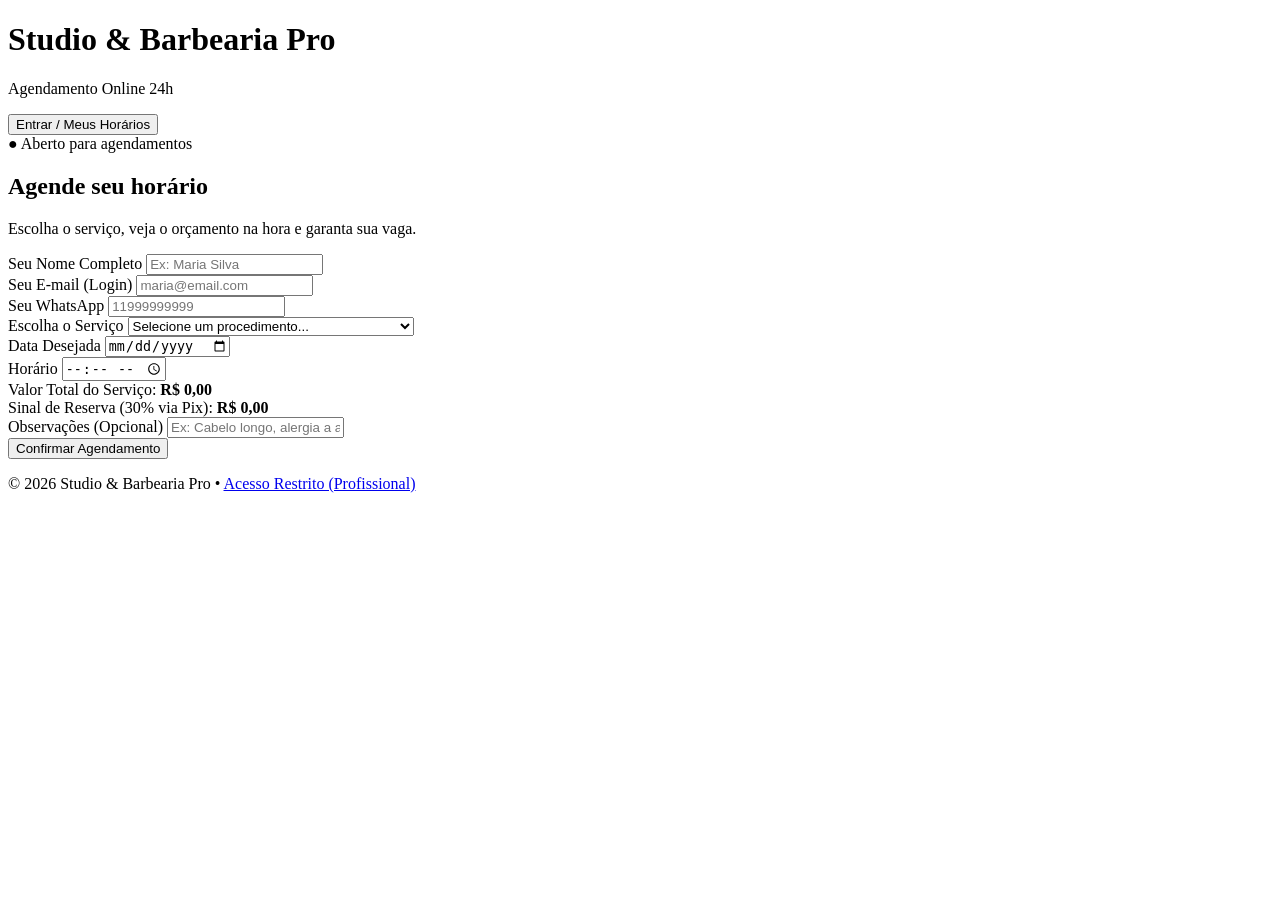
==== index.html @ 7a159533 "Add files via upload" ====
<!DOCTYPE html>
<html lang="pt-BR">
<head>
    <meta charset="UTF-8">
    <meta name="viewport" content="width=device-width, initial-scale=1.0">
    <title>Studio & Barbearia Pro | Agendamento Online</title>
    <link rel="stylesheet" href="Style.css">
</head>
<body>

    <header class="topbar">
        <div class="container topbar-content">
            <div>
                <h1>Studio & Barbearia Pro</h1>
                <p>Agendamento Online 24h</p>
            </div>
            
            <div id="area-usuario-header" class="user-nav">
                <button type="button" id="btn-abrir-login-cliente" class="btn-header-outline">Entrar / Meus Horários</button>
            </div>
        </div>
    </header>

    <main class="container">
        <div id="painel-meus-agendamentos" class="card mb-24" style="display: none;">
            <div class="table-header-actions">
                <div>
                    <div class="card-title" style="margin-bottom: 4px;">Meus Agendamentos</div>
                    <small id="subtitulo-cliente-logado" style="color: var(--text-muted);"></small>
                </div>
                <button type="button" id="btn-sair-cliente" class="btn-sm-danger">Sair da Conta</button>
            </div>
            <div class="table-container">
                <table class="custom-table">
                    <thead>
                        <tr>
                            <th>Data / Hora</th>
                            <th>Serviço</th>
                            <th>Valor Total</th>
                            <th>Sinal (30%)</th>
                            <th>Status</th>
                        </tr>
                    </thead>
                    <tbody id="tabela-meus-horarios"></tbody>
                </table>
            </div>
            <div id="vazio-meus-horarios" class="empty-state" style="display: none;">
                Você ainda não possui horários marcados nesta conta.
            </div>
        </div>

        <section class="client-wrapper">
            <div class="card client-card">
                <div class="client-header">
                    <span class="badge-live">● Aberto para agendamentos</span>
                    <h2>Agende seu horário</h2>
                    <p>Escolha o serviço, veja o orçamento na hora e garanta sua vaga.</p>
                </div>

                <form id="form-agendamento">
                    <div class="form-group">
                        <label class="form-label">Seu Nome Completo</label>
                        <input type="text" id="cliente" class="form-control" placeholder="Ex: Maria Silva" required>
                    </div>

                    <div class="grid-2">
                        <div class="form-group">
                            <label class="form-label">Seu E-mail (Login)</label>
                            <input type="email" id="email-cliente" class="form-control" placeholder="maria@email.com" required>
                        </div>
                        <div class="form-group">
                            <label class="form-label">Seu WhatsApp</label>
                            <input type="tel" id="telefone" class="form-control" placeholder="11999999999" required>
                        </div>
                    </div>

                    <div class="form-group">
                        <label class="form-label">Escolha o Serviço</label>
                        <select id="servico" class="form-control" required>
                            <option value="" data-preco="0">Selecione um procedimento...</option>
                            <option value="Corte de Cabelo" data-preco="45.00">Corte de Cabelo (40 min) - R$ 45,00</option>
                            <option value="Barba Completa" data-preco="35.00">Barba Completa (30 min) - R$ 35,00</option>
                            <option value="Combo Corte + Barba" data-preco="70.00">Combo Corte + Barba (1h 10min) - R$ 70,00</option>
                            <option value="Limpeza de Pele" data-preco="120.00">Limpeza de Pele Profunda (1h) - R$ 120,00</option>
                            <option value="Design de Sobrancelhas" data-preco="40.00">Design de Sobrancelhas (30 min) - R$ 40,00</option>
                            <option value="Manicure e Pedicure" data-preco="65.00">Manicure e Pedicure (1h 30min) - R$ 65,00</option>
                        </select>
                    </div>

                    <div class="grid-2">
                        <div class="form-group">
                            <label class="form-label">Data Desejada</label>
                            <input type="date" id="data" class="form-control" required>
                        </div>
                        <div class="form-group">
                            <label class="form-label">Horário</label>
                            <input type="time" id="hora" class="form-control" required>
                        </div>
                    </div>

                    <div class="budget-summary">
                        <div class="budget-row">
                            <span>Valor Total do Serviço:</span>
                            <strong id="display-valor-total">R$ 0,00</strong>
                        </div>
                        <div class="budget-row highlight">
                            <span>Sinal de Reserva (30% via Pix):</span>
                            <strong id="display-valor-sinal">R$ 0,00</strong>
                        </div>
                        <input type="hidden" id="valor" value="0">
                    </div>

                    <div class="form-group">
                        <label class="form-label">Observações (Opcional)</label>
                        <input type="text" id="observacao" class="form-control" placeholder="Ex: Cabelo longo, alergia a algum produto...">
                    </div>

                    <button type="submit" class="btn btn-primary">Confirmar Agendamento</button>
                </form>
            </div>
        </section>
    </main>

    <footer class="footer-discreto">
        <p>© 2026 Studio & Barbearia Pro • <a href="admin.html">Acesso Restrito (Profissional)</a></p>
    </footer>

    <div id="modal-login-cliente" class="modal-overlay" style="display: none;">
        <div class="modal-box">
            <h3>👤 Área do Cliente</h3>
            <p class="modal-desc">Entre com seu e-mail para acompanhar seus agendamentos ou criar um acesso rápido.</p>
            
            <form id="form-login-cliente">
                <div class="form-group">
                    <label class="form-label">Seu Nome</label>
                    <input type="text" id="login-cliente-nome" class="form-control" placeholder="Seu nome" required>
                </div>
                <div class="form-group">
                    <label class="form-label">Seu E-mail</label>
                    <input type="email" id="login-cliente-email" class="form-control" placeholder="seu@email.com" required>
                </div>
                <button type="submit" class="btn btn-primary">Acessar Minha Conta</button>
                <button type="button" id="btn-fechar-login-cliente" class="btn btn-secondary">Cancelar</button>
            </form>
        </div>
    </div>

    <div id="modal-pix" class="modal-overlay" style="display: none;">
        <div class="modal-box">
            <h3>Garanta seu Horário via Pix</h3>
            <p class="modal-desc">Para confirmar sua reserva e evitar bloqueios na agenda, pague o sinal de <strong>30%</strong>:</p>
            
            <div class="pix-info">
                <span>Valor do Sinal:</span>
                <strong id="modal-valor-sinal">R$ 0,00</strong>
            </div>

            <div class="pix-box">
                <small>Código Pix Copia e Cola:</small>
                <input type="text" id="pix-codigo" class="form-control" readonly value="00020126580014BR.GOV.BCB.PIX0136agenda-studio-beleza-pix-reserva5204000053039865802BR5920STUDIO BELEZA PRO6009SAO PAULO62070503***6304E2A1">
                <button type="button" id="btn-copiar-pix" class="btn btn-outline">Copiar Código Pix</button>
            </div>

            <div class="modal-actions">
                <button type="button" id="btn-confirmar-pix" class="btn btn-success">Já fiz o Pix (Confirmar Vaga)</button>
                <button type="button" id="btn-fechar-modal" class="btn btn-secondary">Pagar no Local (Sujeito a confirmação)</button>
            </div>
        </div>
    </div>

    <script src="Script.js"></script>
</body>
</html>
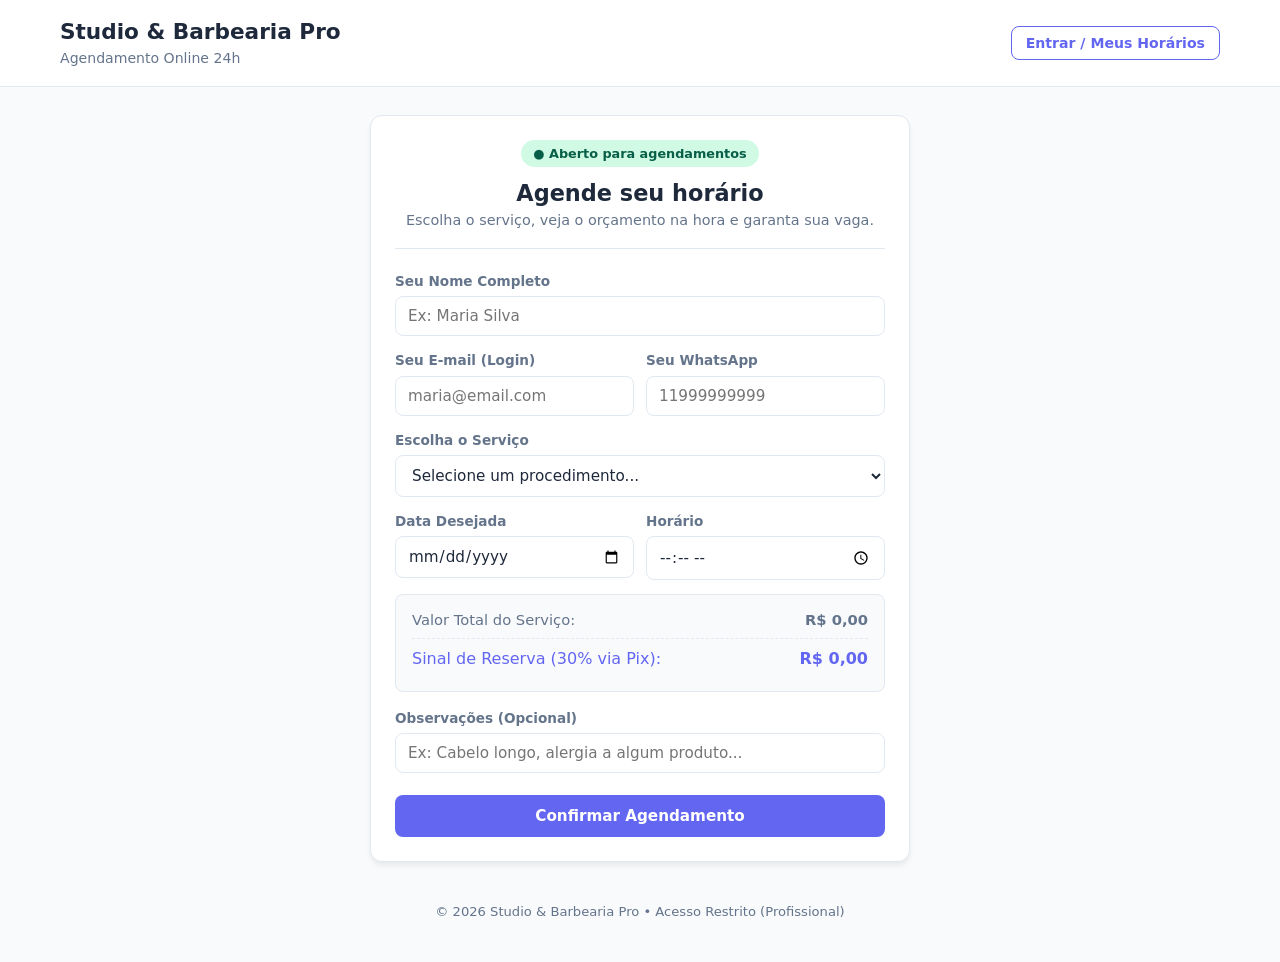
==== commit 5bc07677: "Add files via upload" ====
--- a/index.html
+++ b/index.html
@@ -4,7 +4,7 @@
     <meta charset="UTF-8">
     <meta name="viewport" content="width=device-width, initial-scale=1.0">
     <title>Studio & Barbearia Pro | Agendamento Online</title>
-    <link rel="stylesheet" href="Style.css">
+    <link rel="stylesheet" href="style.css">
 </head>
 <body>
 
--- a/style.css
+++ b/style.css
@@ -0,0 +1,526 @@
+:root {
+    --primary-color: #6366f1;
+    --primary-hover: #4f46e5;
+    --success-color: #10b981;
+    --danger-color: #ef4444;
+    --warning-color: #f59e0b;
+    --background: #f8fafc;
+    --surface: #ffffff;
+    --text-main: #1e293b;
+    --text-muted: #64748b;
+    --border-color: #e2e8f0;
+    --radius: 12px;
+    --shadow: 0 4px 6px -1px rgb(0 0 0 / 0.08);
+}
+
+* {
+    margin: 0;
+    padding: 0;
+    box-sizing: border-box;
+    font-family: 'Segoe UI', system-ui, sans-serif;
+}
+
+body {
+    background-color: var(--background);
+    color: var(--text-main);
+    line-height: 1.5;
+    padding-bottom: 40px;
+}
+
+.container {
+    max-width: 1200px;
+    margin: 0 auto;
+    padding: 0 20px;
+}
+
+.mb-24 {
+    margin-bottom: 24px;
+}
+
+.topbar {
+    background: var(--surface);
+    border-bottom: 1px solid var(--border-color);
+    padding: 16px 0;
+    margin-bottom: 28px;
+}
+
+.topbar-content {
+    display: flex;
+    justify-content: space-between;
+    align-items: center;
+    flex-wrap: wrap;
+    gap: 14px;
+}
+
+.topbar h1 {
+    font-size: 1.35rem;
+    color: var(--text-main);
+}
+
+.topbar p {
+    font-size: 0.88rem;
+    color: var(--text-muted);
+}
+
+.user-nav {
+    display: flex;
+    align-items: center;
+    gap: 10px;
+}
+
+.btn-header-outline {
+    background: transparent;
+    border: 1px solid var(--primary-color);
+    color: var(--primary-color);
+    padding: 8px 14px;
+    border-radius: 8px;
+    font-size: 0.88rem;
+    font-weight: 600;
+    cursor: pointer;
+    transition: all 0.2s;
+}
+
+.btn-header-outline:hover {
+    background: var(--primary-color);
+    color: white;
+}
+
+.btn-sm-danger {
+    background: #fee2e2;
+    color: #b91c1c;
+    border: none;
+    padding: 8px 14px;
+    border-radius: 8px;
+    font-size: 0.85rem;
+    font-weight: 600;
+    cursor: pointer;
+}
+
+.login-screen {
+    min-height: 100vh;
+    display: flex;
+    align-items: center;
+    justify-content: center;
+    padding: 20px;
+}
+
+.login-card {
+    width: 100%;
+    max-width: 420px;
+}
+
+.badge-admin {
+    display: inline-block;
+    background: #e0e7ff;
+    color: #4338ca;
+    padding: 4px 12px;
+    border-radius: 50px;
+    font-size: 0.8rem;
+    font-weight: 600;
+}
+
+.demo-hint {
+    background: #f1f5f9;
+    padding: 10px 12px;
+    border-radius: 8px;
+    font-size: 0.82rem;
+    color: var(--text-muted);
+    margin-bottom: 14px;
+    border-left: 3px solid var(--primary-color);
+}
+
+.client-wrapper {
+    display: flex;
+    justify-content: center;
+}
+
+.client-card {
+    width: 100%;
+    max-width: 540px;
+}
+
+.client-header {
+    text-align: center;
+    margin-bottom: 22px;
+    padding-bottom: 16px;
+    border-bottom: 1px solid var(--border-color);
+}
+
+.client-header h2 {
+    font-size: 1.4rem;
+    margin-top: 10px;
+    color: var(--text-main);
+}
+
+.client-header p {
+    font-size: 0.9rem;
+    color: var(--text-muted);
+}
+
+.badge-live {
+    display: inline-block;
+    background: #d1fae5;
+    color: #065f46;
+    padding: 4px 12px;
+    border-radius: 50px;
+    font-size: 0.8rem;
+    font-weight: 600;
+}
+
+.budget-summary {
+    background: #f8fafc;
+    border: 1px solid var(--border-color);
+    border-radius: 8px;
+    padding: 14px 16px;
+    margin-bottom: 16px;
+}
+
+.budget-row {
+    display: flex;
+    justify-content: space-between;
+    font-size: 0.92rem;
+    color: var(--text-muted);
+    margin-bottom: 6px;
+}
+
+.budget-row:last-child {
+    margin-bottom: 0;
+}
+
+.budget-row.highlight {
+    padding-top: 8px;
+    border-top: 1px dashed var(--border-color);
+    color: var(--primary-color);
+    font-size: 1rem;
+}
+
+.stats-grid {
+    display: grid;
+    grid-template-columns: repeat(4, 1fr);
+    gap: 16px;
+    margin-bottom: 24px;
+}
+
+.stat-card {
+    background: var(--surface);
+    padding: 18px 20px;
+    border-radius: var(--radius);
+    border: 1px solid var(--border-color);
+    box-shadow: var(--shadow);
+    display: flex;
+    flex-direction: column;
+    gap: 6px;
+}
+
+.stat-label {
+    font-size: 0.85rem;
+    color: var(--text-muted);
+    font-weight: 500;
+}
+
+.stat-value {
+    font-size: 1.5rem;
+    font-weight: 700;
+}
+
+.text-warning { color: var(--warning-color); }
+.text-primary { color: var(--primary-color); }
+.text-success { color: var(--success-color); }
+
+.grid-2 {
+    display: grid;
+    grid-template-columns: 1fr 1fr;
+    gap: 12px;
+}
+
+.card {
+    background: var(--surface);
+    border-radius: var(--radius);
+    padding: 24px;
+    border: 1px solid var(--border-color);
+    box-shadow: var(--shadow);
+}
+
+.card-title {
+    font-size: 1.1rem;
+    font-weight: 700;
+    color: var(--text-main);
+    margin-bottom: 18px;
+    text-transform: uppercase;
+    letter-spacing: 0.5px;
+}
+
+.form-group {
+    margin-bottom: 14px;
+}
+
+.form-label {
+    display: block;
+    margin-bottom: 5px;
+    font-weight: 600;
+    font-size: 0.85rem;
+    color: var(--text-muted);
+}
+
+.form-control {
+    width: 100%;
+    padding: 10px 12px;
+    border: 1px solid var(--border-color);
+    border-radius: 8px;
+    background-color: var(--surface);
+    color: var(--text-main);
+    font-size: 0.95rem;
+    transition: all 0.2s ease;
+}
+
+.form-control:focus {
+    outline: none;
+    border-color: var(--primary-color);
+    box-shadow: 0 0 0 3px rgba(99, 102, 241, 0.15);
+}
+
+.btn {
+    display: inline-flex;
+    align-items: center;
+    justify-content: center;
+    gap: 6px;
+    padding: 12px 20px;
+    font-weight: 600;
+    font-size: 0.95rem;
+    border-radius: 8px;
+    border: none;
+    cursor: pointer;
+    transition: all 0.2s ease;
+    width: 100%;
+    margin-top: 8px;
+}
+
+.btn-primary {
+    background-color: var(--primary-color);
+    color: white;
+}
+
+.btn-primary:hover {
+    background-color: var(--primary-hover);
+}
+
+.btn-success {
+    background-color: var(--success-color);
+    color: white;
+}
+
+.btn-secondary {
+    background-color: #e2e8f0;
+    color: var(--text-main);
+}
+
+.btn-outline {
+    background-color: transparent;
+    border: 1px solid var(--primary-color);
+    color: var(--primary-color);
+}
+
+.table-header-actions {
+    display: flex;
+    justify-content: space-between;
+    align-items: center;
+    flex-wrap: wrap;
+    gap: 12px;
+    margin-bottom: 18px;
+}
+
+.filter-group {
+    display: flex;
+    gap: 10px;
+}
+
+.form-control-sm {
+    padding: 7px 10px;
+    font-size: 0.85rem;
+    width: auto;
+}
+
+.table-container {
+    border-radius: 8px;
+    border: 1px solid var(--border-color);
+    overflow-x: auto;
+}
+
+.custom-table {
+    width: 100%;
+    border-collapse: collapse;
+    text-align: left;
+    font-size: 0.9rem;
+}
+
+.custom-table th {
+    background-color: #f1f5f9;
+    padding: 12px 14px;
+    font-weight: 600;
+    color: var(--text-muted);
+    border-bottom: 1px solid var(--border-color);
+    white-space: nowrap;
+}
+
+.custom-table td {
+    padding: 12px 14px;
+    border-bottom: 1px solid var(--border-color);
+    vertical-align: middle;
+}
+
+.custom-table tr:last-child td {
+    border-bottom: none;
+}
+
+.badge {
+    display: inline-flex;
+    padding: 4px 10px;
+    font-size: 0.78rem;
+    font-weight: 600;
+    border-radius: 50px;
+    white-space: nowrap;
+}
+
+.badge-warning {
+    background-color: #fef3c7;
+    color: #b45309;
+}
+
+.badge-info {
+    background-color: #e0e7ff;
+    color: #4338ca;
+}
+
+.badge-success {
+    background-color: #d1fae5;
+    color: #065f46;
+}
+
+.action-buttons {
+    display: flex;
+    gap: 6px;
+}
+
+.btn-icon {
+    border: none;
+    padding: 6px 9px;
+    border-radius: 6px;
+    cursor: pointer;
+    font-size: 0.85rem;
+    color: white;
+    transition: opacity 0.2s;
+}
+
+.btn-icon:hover {
+    opacity: 0.85;
+}
+
+.btn-done { background-color: var(--success-color); }
+.btn-del { background-color: var(--danger-color); }
+
+.empty-state {
+    text-align: center;
+    padding: 30px;
+    color: var(--text-muted);
+    font-size: 0.95rem;
+}
+
+.footer-discreto {
+    text-align: center;
+    margin-top: 40px;
+    font-size: 0.82rem;
+    color: var(--text-muted);
+}
+
+.footer-discreto a {
+    color: var(--text-muted);
+    text-decoration: none;
+}
+
+.footer-discreto a:hover {
+    text-decoration: underline;
+    color: var(--primary-color);
+}
+
+.modal-overlay {
+    position: fixed;
+    inset: 0;
+    background: rgba(15, 23, 42, 0.65);
+    display: flex;
+    align-items: center;
+    justify-content: center;
+    padding: 16px;
+    z-index: 1000;
+}
+
+.modal-box {
+    background: var(--surface);
+    padding: 28px;
+    border-radius: var(--radius);
+    max-width: 440px;
+    width: 100%;
+    box-shadow: 0 20px 25px -5px rgb(0 0 0 / 0.2);
+}
+
+.modal-box h3 {
+    margin-bottom: 8px;
+    font-size: 1.2rem;
+}
+
+.modal-desc {
+    font-size: 0.9rem;
+    color: var(--text-muted);
+    margin-bottom: 16px;
+}
+
+.pix-info {
+    background: #f1f5f9;
+    padding: 12px 16px;
+    border-radius: 8px;
+    display: flex;
+    justify-content: space-between;
+    align-items: center;
+    margin-bottom: 16px;
+}
+
+.pix-info strong {
+    font-size: 1.2rem;
+    color: var(--primary-color);
+}
+
+.pix-box {
+    margin-bottom: 16px;
+}
+
+.pix-box small {
+    display: block;
+    margin-bottom: 4px;
+    color: var(--text-muted);
+}
+
+.modal-actions {
+    display: flex;
+    flex-direction: column;
+    gap: 6px;
+}
+
+@media (max-width: 960px) {
+    .stats-grid {
+        grid-template-columns: repeat(2, 1fr);
+    }
+}
+
+@media (max-width: 540px) {
+    .stats-grid {
+        grid-template-columns: 1fr;
+    }
+    .grid-2 {
+        grid-template-columns: 1fr;
+    }
+    .filter-group {
+        width: 100%;
+    }
+    .form-control-sm {
+        flex: 1;
+    }
+}
